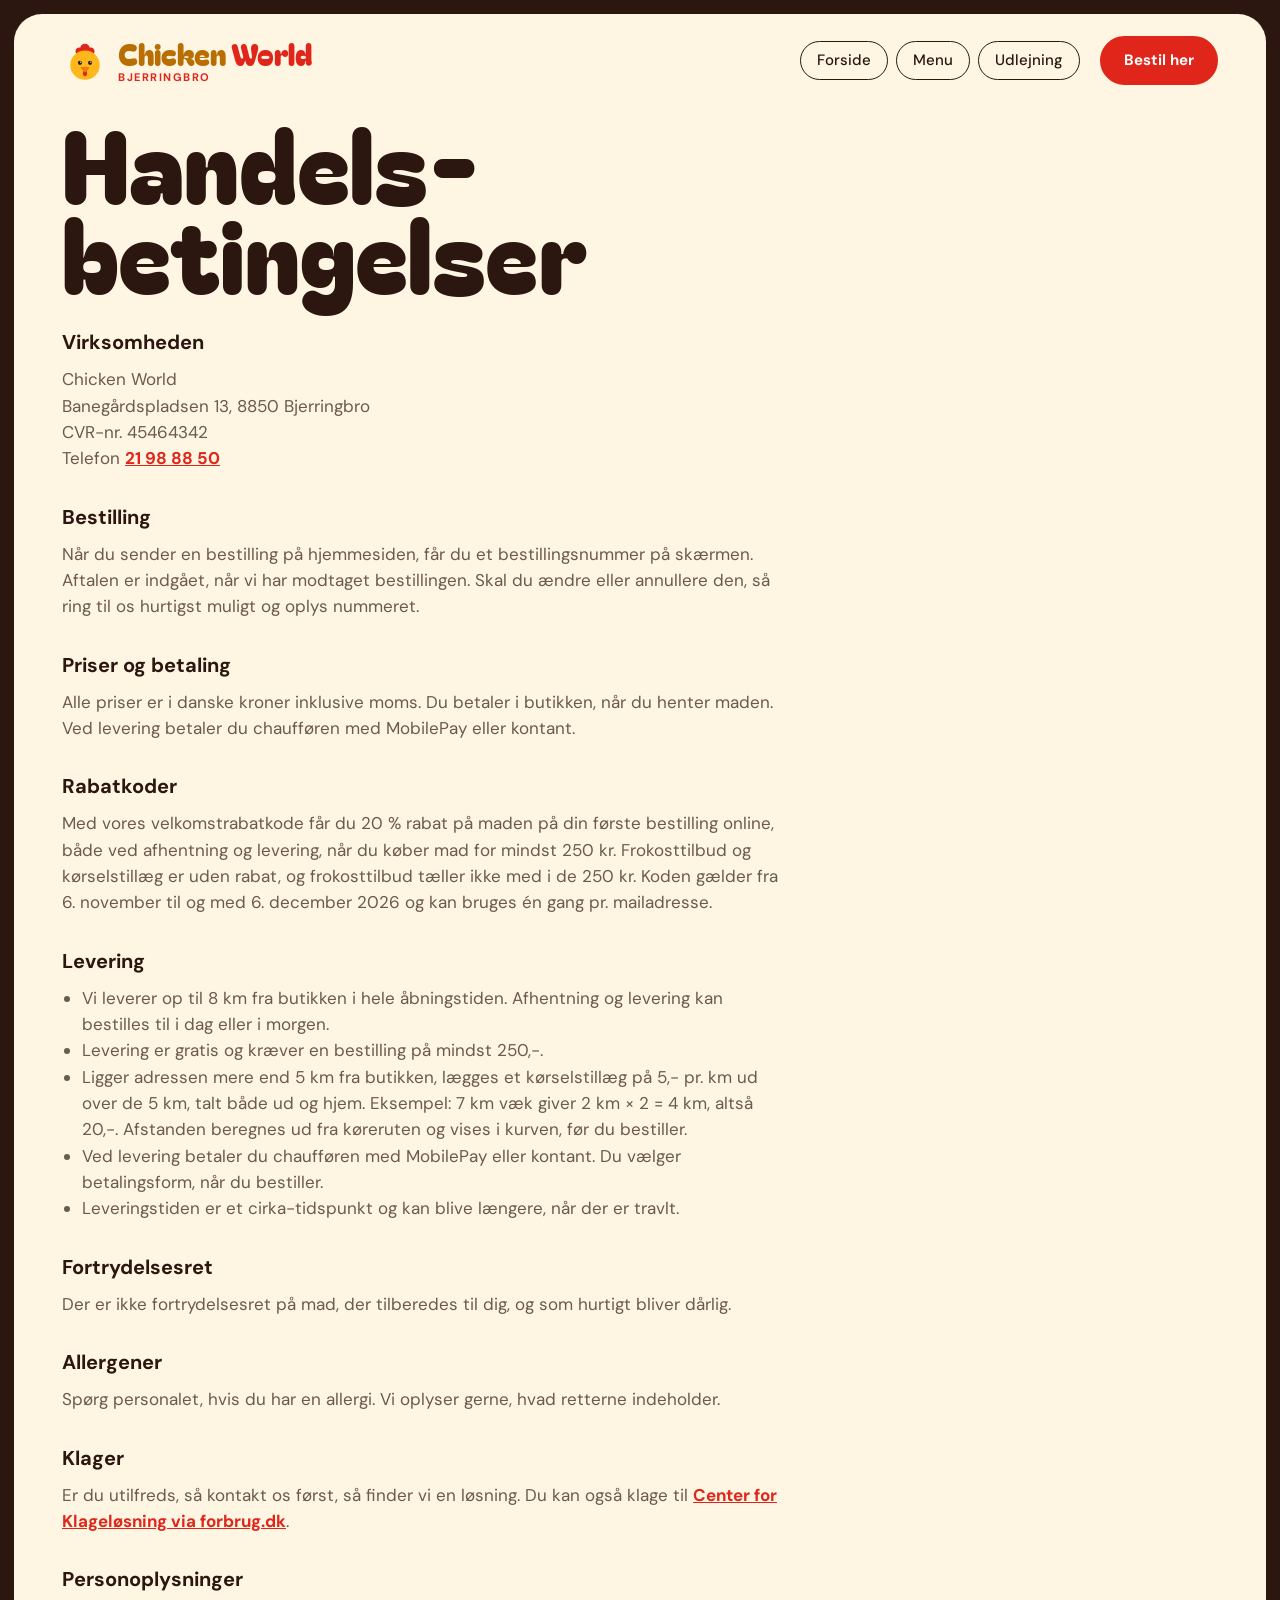
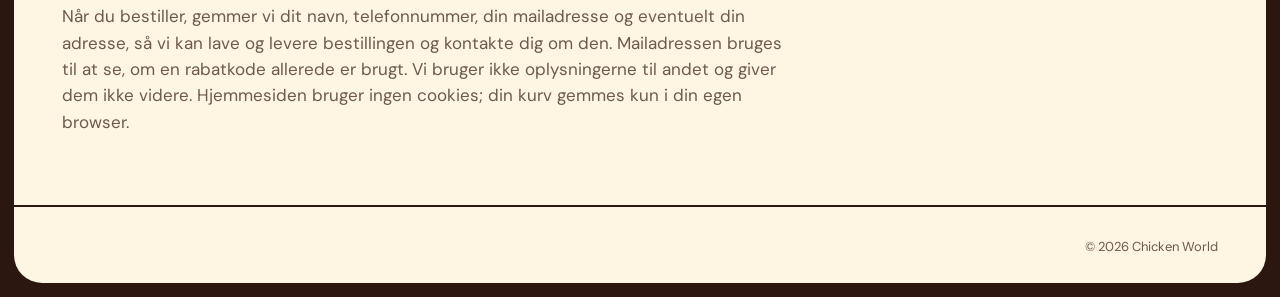
==== handelsbetingelser.html @ 01a3796b "Hummus tilbage som smørelse, Cocio fjernet Co-Authored-By: Claude Opus 5.5 <noreply@anthropic.com> C" ====
<!doctype html>
<html lang="da">
<head>
  <meta charset="utf-8">
  <meta name="viewport" content="width=device-width, initial-scale=1">
  <title>Handelsbetingelser – Chicken World Bjerringbro</title>
  <meta name="robots" content="noindex">
  <link rel="icon" href="assets/img/favicon.svg?v=2" type="image/svg+xml">
  <link rel="stylesheet" href="styles.css?v=58">
  <style>
    .legal { padding: 10px clamp(18px, 4vw, 48px) 70px; max-width: 820px; }
    .legal h1 { font-family: var(--display); font-weight: 400; font-size: clamp(48px, 8vw, 100px); line-height: .9; margin-bottom: 26px; }
    .legal h2 { font-size: 20px; margin: 30px 0 8px; }
    .legal p, .legal li { color: var(--muted); }
    .legal ul { padding-left: 20px; }
    .legal a { color: var(--red); font-weight: 700; }
  </style>
</head>
<body>
  <div class="frame">
    <header class="nav">
      <a class="nav__logo" href="index.html" aria-label="Chicken World – til forsiden">
        <img class="nav__mark" src="assets/img/logo-mark.svg" alt="" width="46" height="46">
        <span class="nav__words"><span class="logo-word">Chicken <span class="o">World</span></span>
        <small>Bjerringbro</small></span>
      </a>
      <nav class="nav__links" aria-label="Hovedmenu">
        <a href="index.html">Forside</a>
        <a href="menu.html">Menu</a>
        <a href="udlejning.html">Udlejning</a>
      </nav>
      <a class="btn btn--orange nav__cta" href="menu.html">Bestil her</a>
    </header>

    <main class="legal">
      <h1>Handels&shy;betingelser</h1>

      <h2>Virksomheden</h2>
      <p>Chicken World<br>Banegårdspladsen 13, 8850 Bjerringbro<br>CVR-nr. 45464342<br>Telefon <a href="tel:+4521988850">21 98 88 50</a></p>

      <h2>Bestilling</h2>
      <p>Når du sender en bestilling på hjemmesiden, får du et bestillingsnummer på skærmen. Aftalen er indgået, når vi har modtaget bestillingen. Skal du ændre eller annullere den, så ring til os hurtigst muligt og oplys nummeret.</p>

      <h2>Priser og betaling</h2>
      <p>Alle priser er i danske kroner inklusive moms. Du betaler i butikken, når du henter maden. Ved levering betaler du chaufføren med MobilePay eller kontant.</p>

      <h2>Rabatkoder</h2>
      <p>Med vores velkomstrabatkode får du 20 % rabat på maden på din første bestilling online, både ved afhentning og levering, når du køber mad for mindst 250 kr. Frokosttilbud og kørselstillæg er uden rabat, og frokosttilbud tæller ikke med i de 250 kr. Koden gælder fra 6. november til og med 6. december 2026 og kan bruges én gang pr. mailadresse.</p>

      <h2>Levering</h2>
      <ul>
        <li>Vi leverer op til 8 km fra butikken i hele åbningstiden. Afhentning og levering kan bestilles til i dag eller i morgen.</li>
        <li>Levering er gratis og kræver en bestilling på mindst 250,-.</li>
        <li>Ligger adressen mere end 5 km fra butikken, lægges et kørselstillæg på 5,- pr. km ud over de 5 km, talt både ud og hjem. Eksempel: 7 km væk giver 2 km × 2 = 4 km, altså 20,-. Afstanden beregnes ud fra køreruten og vises i kurven, før du bestiller.</li>
        <li>Ved levering betaler du chaufføren med MobilePay eller kontant. Du vælger betalingsform, når du bestiller.</li>
        <li>Leveringstiden er et cirka-tidspunkt og kan blive længere, når der er travlt.</li>
      </ul>

      <h2>Fortrydelsesret</h2>
      <p>Der er ikke fortrydelsesret på mad, der tilberedes til dig, og som hurtigt bliver dårlig.</p>

      <h2>Allergener</h2>
      <p>Spørg personalet, hvis du har en allergi. Vi oplyser gerne, hvad retterne indeholder.</p>

      <h2>Klager</h2>
      <p>Er du utilfreds, så kontakt os først, så finder vi en løsning. Du kan også klage til <a href="https://www.forbrug.dk/" target="_blank" rel="noopener">Center for Klageløsning via forbrug.dk</a>.</p>

      <h2>Personoplysninger</h2>
      <p>Når du bestiller, gemmer vi dit navn, telefonnummer, din mailadresse og eventuelt din adresse, så vi kan lave og levere bestillingen og kontakte dig om den. Mailadressen bruges til at se, om en rabatkode allerede er brugt. Vi bruger ikke oplysningerne til andet og giver dem ikke videre. Hjemmesiden bruger ingen cookies; din kurv gemmes kun i din egen browser.</p>
    </main>

    <footer class="footer">
      <p class="footer__copy">© <span id="year">2026</span> Chicken World</p>
    </footer>
  </div>
  <script>document.getElementById('year').textContent = new Date().getFullYear();</script>
</body>
</html>
---- styles.css ----
/* Chicken World – fælles design */

/* Skrifttyper er indlejret (ingen opslag hos Google, hensyn til GDPR, og siden virker også åbnet direkte fra en mappe) */
@font-face {
  font-family: "Bagel Fat One";
  src: url("[data-uri]") format("woff2");
  font-weight: 400; font-display: swap;
}
@font-face {
  font-family: "DM Sans";
  src: url("[data-uri]") format("woff2");
  font-weight: 100 1000; font-display: swap;
}

:root {
  --frame: #2b1710;      /* mørk, ristet brun ramme */
  --cream: #fff5e3;      /* baggrund */
  --cream-2: #f5e2c4;
  --ink: #2b1710;
  --red: #e0261b;        /* chili-rød */
  --red-soft: #ffc23d;   /* gul accent på mørk bund */
  --yellow: #ffb81c;     /* sprød, gylden */
  --yellow-deep: #b86e00;/* gul til tekst på lys bund */
  --open: #3fae4a;       /* "åbent nu"-prik */
  /* gamle navne, så eksisterende regler virker */
  --orange: var(--red);
  --orange-soft: var(--red-soft);
  --green: var(--yellow-deep);
  --muted: #6b5a4e;
  --radius: 22px;
  --display: "Bagel Fat One", "Cooper Black", system-ui, sans-serif;
  --body: "DM Sans", system-ui, -apple-system, Segoe UI, sans-serif;
}

* { box-sizing: border-box; margin: 0; padding: 0; }
html { scroll-behavior: smooth; }
body {
  background: var(--frame);
  color: var(--ink);
  font-family: var(--body);
  font-size: 17px;
  line-height: 1.55;
  -webkit-font-smoothing: antialiased;
  overflow-x: hidden;
}
img { display: block; max-width: 100%; }
a { color: inherit; }

.frame {
  margin: 14px;
  background: var(--cream);
  border-radius: 28px;
  overflow: hidden;
  overflow: clip; /* clip i stedet for hidden, så sticky virker */
}

.display { font-family: var(--display); font-weight: 400; line-height: .95; letter-spacing: -.01em; }
.o { color: var(--orange); }
.g { color: var(--green); }

/* Knapper */
.btn {
  font-family: inherit; cursor: pointer;
  display: inline-flex; align-items: center; justify-content: center;
  padding: 14px 26px; border-radius: 999px;
  font-weight: 700; text-decoration: none; font-size: 16px;
  border: 2px solid var(--ink);
  transition: transform .2s ease, background .2s ease, color .2s ease;
}
.btn:hover { transform: translateY(-2px); }
.btn--orange { background: var(--orange); border-color: var(--orange); color: #fff; }
.btn--orange:hover { background: var(--ink); border-color: var(--ink); }
.btn--ghost { background: transparent; }
.btn--ghost:hover { background: var(--ink); color: var(--cream); }

.pill {
  display: inline-block; padding: 6px 14px; border-radius: 999px;
  font-size: 13px; font-weight: 700; text-transform: uppercase; letter-spacing: .06em; color: #fff;
}
.pill--orange { background: var(--orange); }
.pill--green { background: var(--yellow); color: var(--ink); }

/* Nav */
.nav {
  display: flex; align-items: center; gap: 12px 20px;
  padding: 22px clamp(18px, 4vw, 48px);
  position: relative; z-index: 5;
}
.nav__logo { text-decoration: none; display: flex; align-items: center; gap: 10px; line-height: 1; }
.nav__words { display: flex; flex-direction: column; }
.nav__mark { width: 46px; height: 46px; flex: none; transition: transform .3s ease; }
.logo-word, .nav__cta { white-space: nowrap; }
.nav__logo:hover .nav__mark { transform: rotate(-10deg) scale(1.05); }
.logo-word { font-family: var(--display); font-size: 30px; color: var(--green); }
.nav__logo small { font-weight: 700; font-size: 11px; letter-spacing: .14em; text-transform: uppercase; color: var(--orange); margin-top: 4px; }
.nav__links { display: flex; gap: 8px; margin-left: auto; }
.nav__links a {
  text-decoration: none; font-weight: 500; font-size: 15px;
  padding: 7px 16px; border: 1.5px solid var(--ink); border-radius: 999px;
  transition: background .2s, color .2s;
}
.nav__links a:hover { background: var(--ink); color: var(--cream); }
.nav__cta { padding: 11px 22px; font-size: 15px; }

/* Hero */
.hero { position: relative; padding: 0 clamp(18px, 4vw, 48px) 56px; text-align: center; }
.hero__title { margin-top: 10px; }
.hero__word {
  display: block; font-family: var(--display); font-weight: 400;
  font-size: clamp(88px, 21vw, 330px); line-height: .85; color: var(--ink);
  letter-spacing: -.02em;
  animation: rise 1s cubic-bezier(.2,.8,.2,1) both;
}
.hero__stage { position: relative; height: clamp(240px, 34vw, 480px); margin-top: clamp(-200px, -16vw, -70px); pointer-events: none; }
.hero__blob {
  position: absolute; left: 50%; bottom: 0; transform: translateX(-50%);
  width: clamp(280px, 46vw, 680px); height: clamp(70px, 9vw, 130px);
  background: var(--orange); border-radius: 50%;
  animation: grow 1s .2s cubic-bezier(.2,.8,.2,1) both;
}
.hero__pizza {
  position: absolute; left: 50%; bottom: clamp(18px, 3vw, 40px);
  width: clamp(240px, 36vw, 540px);
  margin-left: calc(clamp(240px, 36vw, 540px) / -2);
  filter: drop-shadow(0 30px 30px rgba(28,42,29,.35));
  animation: drop 1.1s .3s cubic-bezier(.2,.9,.25,1.15) both;
}
.badge {
  position: absolute; width: clamp(96px, 11vw, 150px); aspect-ratio: 1;
  background: var(--green); border-radius: 50%; color: #fff;
  display: grid; place-items: center;
}
.badge svg { position: absolute; inset: 0; width: 100%; height: 100%; animation: spin 14s linear infinite; }
.badge text { font-family: var(--body); font-weight: 700; font-size: 17px; letter-spacing: .12em; fill: #fff; }
.badge__center { font-family: var(--display); font-size: clamp(28px, 3vw, 42px); }
.hero__badge { right: clamp(4px, 14vw, 260px); top: 6%; }

.hero__bottom { position: relative; display: grid; gap: 20px; justify-items: center; margin-top: 26px; }
.hero__lead { font-size: clamp(18px, 1.6vw, 22px); max-width: 560px; }
.hero__actions { display: flex; gap: 12px; flex-wrap: wrap; justify-content: center; }
.hero__hours { font-weight: 700; font-size: 14px; display: inline-flex; align-items: center; gap: 8px; color: var(--muted); }
.dot { width: 9px; height: 9px; border-radius: 50%; background: var(--open); box-shadow: 0 0 0 4px rgba(63,174,74,.25); }
.dot.is-closed { background: var(--red); box-shadow: 0 0 0 4px rgba(224,38,27,.22); }

/* Marquee */
.marquee { position: relative; background: var(--frame); color: var(--cream); padding: 34px 0; overflow: hidden; }
.marquee__row {
  display: flex; gap: .5em; white-space: nowrap; width: max-content;
  font-family: var(--display); font-size: clamp(40px, 6.4vw, 92px); line-height: 1.12;
  will-change: transform;
}
.marquee__row span { padding-right: .35em; }
.marquee__pizza {
  position: absolute; width: clamp(120px, 14vw, 210px); right: 12%; top: 50%; margin-top: calc(clamp(120px, 14vw, 210px) / -2);
  filter: drop-shadow(0 18px 20px rgba(0,0,0,.45));
}

/* Sektioner */
.section { padding: clamp(64px, 9vw, 130px) clamp(18px, 4vw, 48px); }
.section__head { display: grid; grid-template-columns: 1.2fr 1fr; gap: 32px; align-items: end; margin-bottom: 44px; }
.section__head h2, .ways h2, .baked h2, .find h2, .lunch h2 { font-size: clamp(50px, 7.4vw, 112px); }
.section__head p { color: var(--muted); max-width: 420px; }

/* Menukort */
.cards { display: grid; grid-template-columns: repeat(4, 1fr); gap: 18px; }
.card {
  position: relative; background: #fff; border: 2px solid var(--ink); border-radius: var(--radius);
  padding: 26px 22px 22px; display: flex; flex-direction: column; gap: 8px;
  transition: transform .3s ease, box-shadow .3s ease;
}
.card:hover { transform: translateY(-6px) rotate(-1deg); box-shadow: 8px 10px 0 var(--ink); }
.card__nr {
  width: 46px; height: 46px; border-radius: 50%; background: var(--cream-2);
  display: grid; place-items: center; font-family: var(--display); font-size: 20px; margin-bottom: 8px;
}
.card h3 { font-family: var(--display); font-weight: 400; font-size: 30px; line-height: 1; }
.card p { color: var(--muted); font-size: 15px; flex: 1; }
.card__prices { display: grid; grid-template-columns: repeat(3, 1fr); gap: 6px; margin-top: 12px; }
.card__prices div { background: var(--ink); color: var(--cream); border-radius: 12px; padding: 8px 4px; text-align: center; }
.card__prices dt { font-size: 11px; text-transform: uppercase; letter-spacing: .08em; opacity: .7; }
.card__prices dd { font-weight: 700; }
.card__tag {
  position: absolute; top: -16px; right: -10px; transform: rotate(12deg);
  background: var(--orange); color: #fff; font-weight: 700; font-size: 13px;
  padding: 8px 14px; border-radius: 999px;
}
.menu__more { margin-top: 34px; text-align: center; color: var(--muted); }
.menu__more a { color: var(--ink); font-weight: 700; text-decoration-thickness: 2px; text-underline-offset: 4px; margin-left: 6px; }

/* Takeaway / spis her */
.ways { padding-top: 0; }
.ways h2 { margin-bottom: 44px; }
.ways__grid { display: grid; grid-template-columns: 1fr 1fr; gap: 22px; }
.way { border: 2px solid var(--ink); border-radius: var(--radius); overflow: hidden; background: #fff; }
.way__img { aspect-ratio: 4 / 3; overflow: hidden; }
.way__img img { width: 100%; height: 100%; object-fit: cover; transition: transform .6s ease; }
.way:hover .way__img img { transform: scale(1.05); }
.way__body { padding: 26px; display: grid; gap: 10px; justify-items: start; }
.way h3 { font-family: var(--display); font-weight: 400; font-size: 34px; line-height: 1; }
.way p { color: var(--muted); }
.way p a { color: var(--orange); font-weight: 700; }
.way__cta { margin-top: 4px; }
.way .note { color: var(--ink); font-weight: 700; font-size: 15px; }

/* Frokost */
.lunch { background: var(--frame); color: var(--cream); padding: clamp(64px, 9vw, 120px) clamp(18px, 4vw, 48px); }
.lunch__inner { display: grid; grid-template-columns: 1.1fr 1fr; gap: 40px; align-items: center; }
.lunch h2 { margin: 16px 0 30px; color: var(--cream); }
.lunch__list { list-style: none; display: grid; }
.lunch__list li {
  display: flex; justify-content: space-between; align-items: baseline; gap: 16px;
  padding: 14px 0; border-bottom: 1.5px dashed rgba(245,239,227,.25);
}
.lunch__list span { font-weight: 700; font-size: 19px; }
.lunch__list small { display: block; font-weight: 400; font-size: 14px; opacity: .65; }
.lunch__cta { margin-top: 28px; }
.lunch__list b { font-family: var(--display); font-weight: 400; font-size: 28px; color: var(--orange-soft); }
.lunch__visual { position: relative; height: 420px; perspective: 900px; }
.box {
  position: absolute; left: 50%; top: 32%; width: min(300px, 70vw); aspect-ratio: 1;
  margin-left: calc(min(300px, 70vw) / -2); margin-top: calc(min(300px, 70vw) / -2);
  transform-style: preserve-3d; will-change: transform;
}
.box__lid {
  position: absolute; inset: 0; border-radius: 10px;
  background: var(--cream);
  box-shadow: inset 0 0 0 10px var(--cream-2), 0 14px 0 #c9bea8;
  display: grid; place-items: center;
}
.box__lid span { position: relative; font-family: var(--display); font-size: clamp(42px, 5vw, 60px); color: var(--frame); transform: rotate(-10deg); }
.lunch__shadow {
  position: absolute; left: 50%; bottom: 10px; transform: translateX(-50%);
  width: 76%; height: 70px; background: var(--cream); opacity: .9; border-radius: 50%;
}

/* Bagt her */
.baked__grid { display: grid; grid-template-columns: 1fr 1fr; gap: 48px; align-items: center; }
.baked__img { border-radius: var(--radius); overflow: hidden; border: 2px solid var(--ink); }
.baked__img img { width: 100%; aspect-ratio: 3/2; object-fit: cover; object-position: center; transform: scale(1.15); will-change: transform; }
.baked__pizza { display: block; width: min(320px, 70%); margin: 36px auto 0; filter: drop-shadow(0 22px 24px rgba(28,42,29,.3)); }
.baked__side p { color: var(--muted); max-width: 420px; margin-top: 20px; }

/* Find os */
.find { display: grid; grid-template-columns: 1.2fr 1fr; gap: 48px; align-items: center; padding-top: 0; }
.find__img { border-radius: var(--radius); overflow: hidden; border: 2px solid var(--ink); }
.find__img img { width: 100%; aspect-ratio: 4/3; object-fit: cover; }
.find__list { display: grid; gap: 18px; margin: 30px 0 34px; }
.find__list div { display: grid; grid-template-columns: 110px 1fr; gap: 12px; padding-bottom: 18px; border-bottom: 1.5px solid var(--cream-2); }
.find__list dt { font-weight: 700; text-transform: uppercase; font-size: 13px; letter-spacing: .1em; color: var(--muted); padding-top: 4px; }
.find__list dd { font-size: 20px; font-weight: 500; }
.find__list a { text-decoration: none; }
.find__list a:hover { color: var(--orange); }

/* Footer */
.footer { padding: 30px clamp(18px, 4vw, 48px) 26px; border-top: 2px solid var(--ink); }
.footer__big { position: relative; text-align: center; padding-top: 30px; }
.footer__word { position: relative; z-index: 1; display: block; font-family: var(--display); font-size: clamp(88px, 22vw, 340px); line-height: .85; }
.footer__pizza {
  position: absolute; z-index: 2; width: clamp(90px, 13vw, 200px);
  right: 6%; bottom: -6%; filter: drop-shadow(0 16px 18px rgba(28,42,29,.35));
}
.footer__slogan { font-size: clamp(28px, 4vw, 56px); margin: 22px 0 40px; text-align: center; }
.footer__cols { display: grid; grid-template-columns: repeat(3, 1fr); gap: 24px; font-size: 15px; padding: 28px 0; border-top: 1.5px solid var(--cream-2); }
.footer__cols a { text-decoration: none; color: var(--orange); font-weight: 700; }
.footer__copy { font-size: 13px; color: var(--muted); text-align: right; }

/* Fast ring-knap på mobil */
.call-fab {
  position: fixed; right: 16px; bottom: 16px; z-index: 20; display: none;
  background: var(--orange); color: #fff; text-decoration: none; font-weight: 700;
  padding: 14px 20px; border-radius: 999px; box-shadow: 0 10px 24px rgba(0,0,0,.25);
}

/* Chicken World-tilføjelser */
.y { color: var(--yellow); }
.hero__word--sub { color: var(--red); font-size: clamp(64px, 15vw, 236px); margin-top: -.06em; animation-delay: .08s; }
.hero__stage { margin-top: clamp(-40px, -2vw, -10px); height: clamp(230px, 25vw, 360px); }
.hero__blob { width: clamp(260px, 34vw, 480px); }
.hero__leg { width: clamp(190px, 21vw, 290px); margin-left: calc(clamp(190px, 21vw, 290px) / -2); }
.hero__leg { filter: drop-shadow(0 26px 26px rgba(43,23,16,.3)); }
.hero__leg { animation: drop 1.1s .3s cubic-bezier(.2,.9,.25,1.15) both, wobble 4s 1.5s ease-in-out infinite; transform-origin: 50% 80%; }
@keyframes wobble { 0%, 100% { rotate: 0deg; } 25% { rotate: -5deg; } 75% { rotate: 5deg; } }
.card__prices--one { grid-template-columns: 1fr; }
.card__prices--two { grid-template-columns: 1fr 1fr; }
.card__nr { color: var(--red); }

.cater { background: var(--yellow); color: var(--ink); padding: clamp(56px, 8vw, 110px) clamp(18px, 4vw, 48px); }
.cater__inner { display: grid; grid-template-columns: 1fr 1.3fr; gap: 40px; align-items: center; }
.cater h2 { font-size: clamp(46px, 6.4vw, 96px); margin: 16px 0 20px; }
.cater p { max-width: 560px; font-size: 18px; margin-bottom: 18px; }
.cater .pill { background: var(--ink); color: var(--yellow); }
.cater .btn--dark { margin-top: 8px; background: var(--ink); color: var(--cream); border: 2px solid var(--ink); }
.cater .btn--dark:hover { background: var(--red); border-color: var(--red); color: #fff; }
.cater__img { border-radius: var(--radius); overflow: hidden; border: 3px solid var(--ink); transform: rotate(-2deg); }
.cater__img img { width: 100%; aspect-ratio: 4/3; object-fit: cover; }
.rent { background: var(--red); color: #fff; padding: clamp(56px, 8vw, 110px) clamp(18px, 4vw, 48px); }
.rent__inner { display: grid; grid-template-columns: 1.3fr 1fr; gap: 40px; align-items: center; }
.rent h2 { font-size: clamp(46px, 6.4vw, 96px); margin: 16px 0 20px; }
.rent p { max-width: 520px; font-size: 18px; margin-bottom: 26px; }
.rent .pill--orange { background: var(--ink); }
.rent .btn--orange { background: var(--ink); border-color: var(--ink); }
.rent .btn--orange:hover { background: #fff; color: var(--ink); border-color: #fff; }

.hours { border-collapse: collapse; font-size: 17px; }
.hours th { text-align: left; font-weight: 500; padding: 2px 18px 2px 0; }
.hours td { font-weight: 700; font-variant-numeric: tabular-nums; }
.footer__word { line-height: .82; font-size: clamp(64px, 15vw, 250px); }
.hero__word:first-child { font-size: clamp(72px, 17vw, 270px); }
.footer__copy a { color: inherit; }

.gallery { padding-top: 0; }
.gallery__grid { display: grid; grid-template-columns: repeat(4, 1fr); gap: 14px; }
.gallery__grid figure { border-radius: 18px; overflow: hidden; border: 2px solid var(--ink); aspect-ratio: 3 / 4; }
.gallery__grid img { width: 100%; height: 100%; object-fit: cover; transition: transform .6s ease; }
.gallery__grid figure:hover img { transform: scale(1.05); }
.rent__img { border-radius: var(--radius); overflow: hidden; border: 3px solid var(--ink); transform: rotate(2deg); }
.rent__img img { width: 100%; aspect-ratio: 4/5; object-fit: cover; }

.box__lid img { position: relative; z-index: 1; width: 66%; transform: rotate(-10deg); }

/* Animationer */
.reveal { opacity: 0; transform: translateY(40px); transition: opacity .8s ease, transform .8s cubic-bezier(.2,.8,.2,1); }
.reveal.is-in { opacity: 1; transform: none; }
.cards .card:nth-child(2) { transition-delay: .08s; }
.cards .card:nth-child(3) { transition-delay: .16s; }
.cards .card:nth-child(4) { transition-delay: .24s; }

@keyframes spin { to { transform: rotate(360deg); } }
@keyframes rise { from { opacity: 0; transform: translateY(60px) scale(.96); } }
@keyframes grow { from { transform: translateX(-50%) scale(0); } }
@keyframes drop { from { opacity: 0; transform: translateY(-140px) rotate(-90deg) scale(.7); } }

@media (prefers-reduced-motion: reduce) {
  *, *::before, *::after { animation: none !important; transition: none !important; }
  .reveal { opacity: 1; transform: none; }
}

/* Responsivt */
@media (max-width: 1000px) {
  .cards { grid-template-columns: repeat(2, 1fr); }
  .section__head { grid-template-columns: 1fr; }
}
@media (max-width: 760px) {
  .rent__inner { grid-template-columns: 1fr; }
  .cater__inner { grid-template-columns: 1fr; }
  .cater__img { max-width: 520px; }
  .rent__img { max-width: 360px; }
  .gallery__grid { grid-template-columns: 1fr 1fr; gap: 10px; }
  .frame { margin: 8px; border-radius: 20px; }
  .nav__links { display: none; }
  .nav__cta { margin-left: auto; }
  .ways__grid, .lunch__inner, .find, .baked__grid { grid-template-columns: 1fr; }
  .lunch__visual { height: 300px; }
  .footer__cols { grid-template-columns: 1fr; }
  .footer__copy { text-align: left; }
  .call-fab { display: inline-block; }
  .hero__stage { margin-top: -18px; height: 270px; }
  .hero__pizza { width: 240px; margin-left: -120px; }
  .hero__leg { width: 190px; margin-left: -95px; }
  .hero__stage { height: 230px; }
  .logo-word { font-size: 24px; }
  .nav__mark { width: 38px; height: 38px; }
  .hero__badge { right: 0; top: -10%; width: 84px; }
  .footer__pizza { width: 64px; right: 0; bottom: auto; top: 0; }
  .box { width: 220px; margin-left: -110px; margin-top: -110px; }
}
@media (max-width: 480px) {
  .cards { grid-template-columns: 1fr; }
}
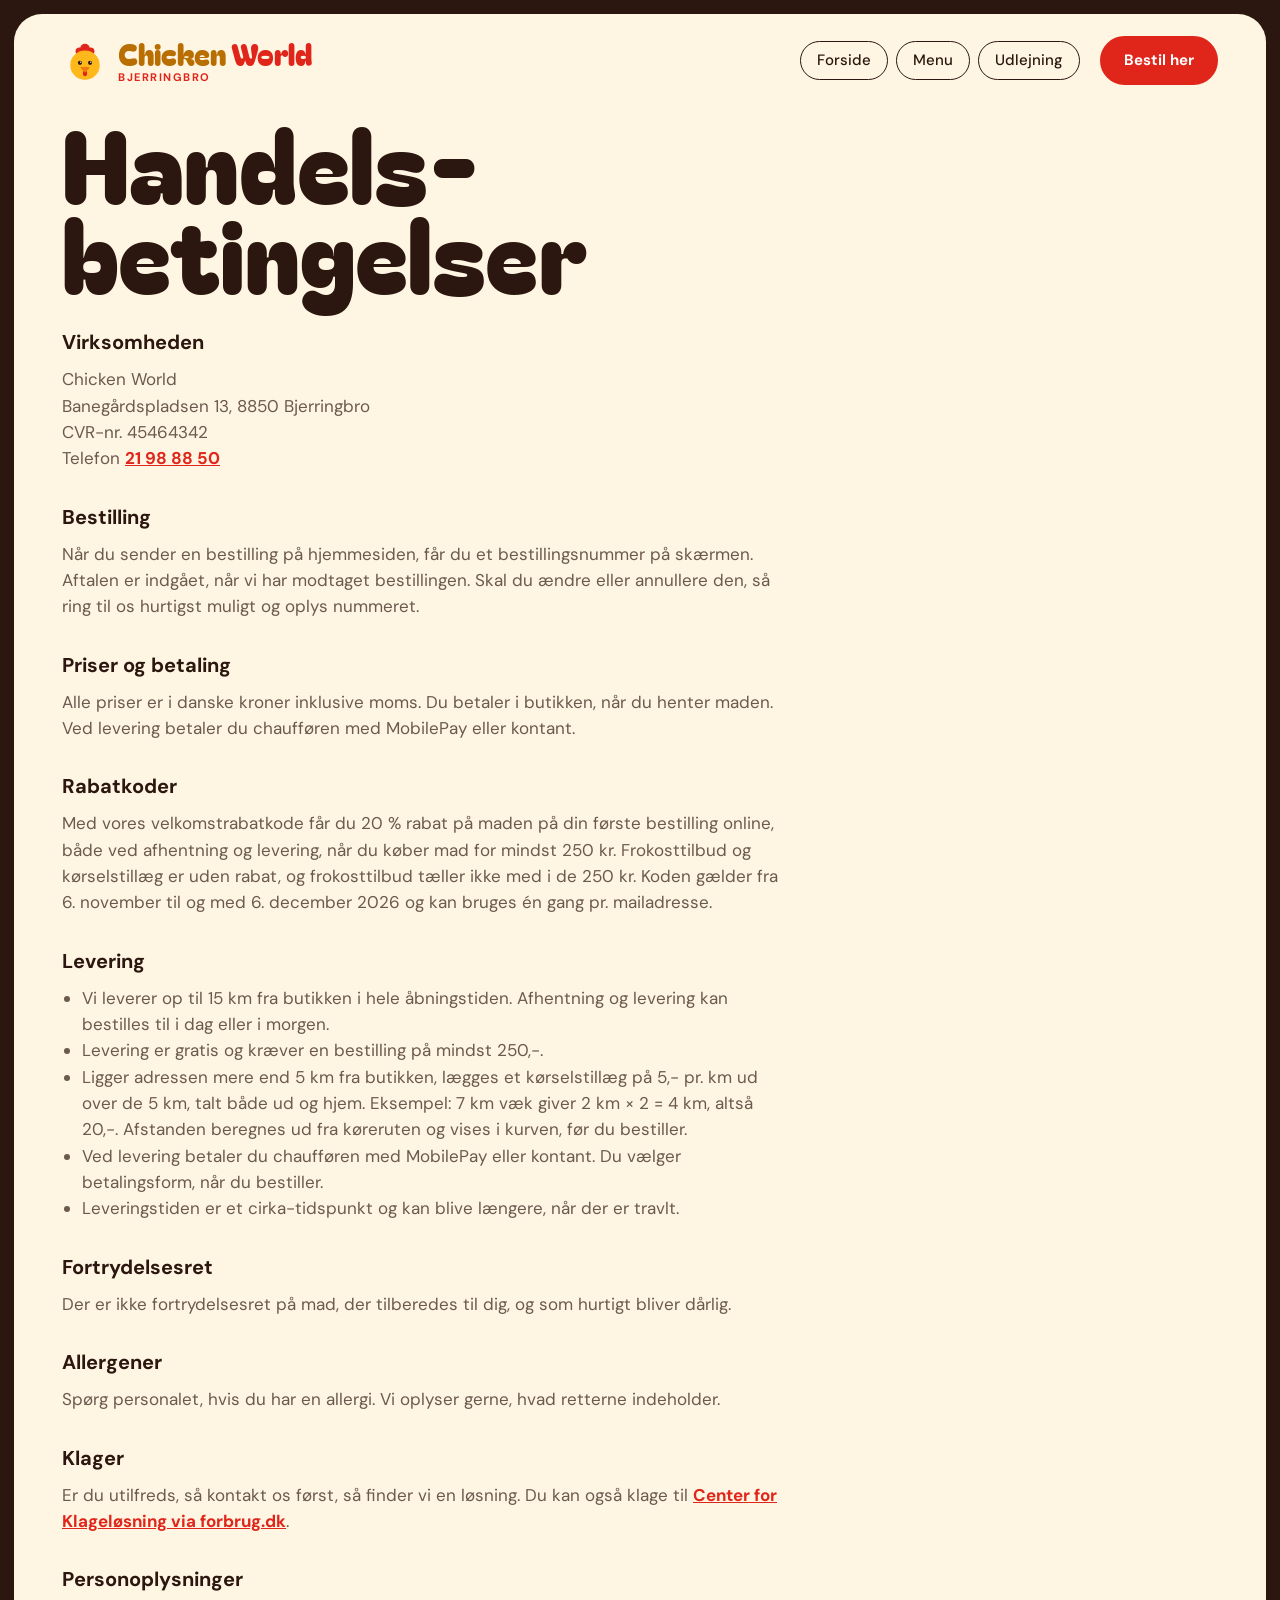
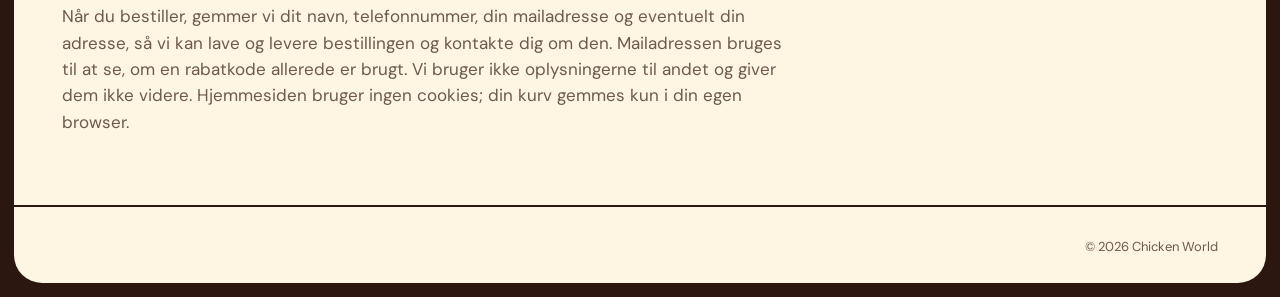
==== commit dad01e2b: "Onsdag lukket, søndag åben 15–20 og levering op til 15 km Co-Authored-By: Claude Opus 5.5 <noreply@a" ====
--- a/handelsbetingelser.html
+++ b/handelsbetingelser.html
@@ -6,7 +6,7 @@
   <title>Handelsbetingelser – Chicken World Bjerringbro</title>
   <meta name="robots" content="noindex">
   <link rel="icon" href="assets/img/favicon.svg?v=2" type="image/svg+xml">
-  <link rel="stylesheet" href="styles.css?v=58">
+  <link rel="stylesheet" href="styles.css?v=63">
   <style>
     .legal { padding: 10px clamp(18px, 4vw, 48px) 70px; max-width: 820px; }
     .legal h1 { font-family: var(--display); font-weight: 400; font-size: clamp(48px, 8vw, 100px); line-height: .9; margin-bottom: 26px; }
@@ -49,7 +49,7 @@
 
       <h2>Levering</h2>
       <ul>
-        <li>Vi leverer op til 8 km fra butikken i hele åbningstiden. Afhentning og levering kan bestilles til i dag eller i morgen.</li>
+        <li>Vi leverer op til 15 km fra butikken i hele åbningstiden. Afhentning og levering kan bestilles til i dag eller i morgen.</li>
         <li>Levering er gratis og kræver en bestilling på mindst 250,-.</li>
         <li>Ligger adressen mere end 5 km fra butikken, lægges et kørselstillæg på 5,- pr. km ud over de 5 km, talt både ud og hjem. Eksempel: 7 km væk giver 2 km × 2 = 4 km, altså 20,-. Afstanden beregnes ud fra køreruten og vises i kurven, før du bestiller.</li>
         <li>Ved levering betaler du chaufføren med MobilePay eller kontant. Du vælger betalingsform, når du bestiller.</li>
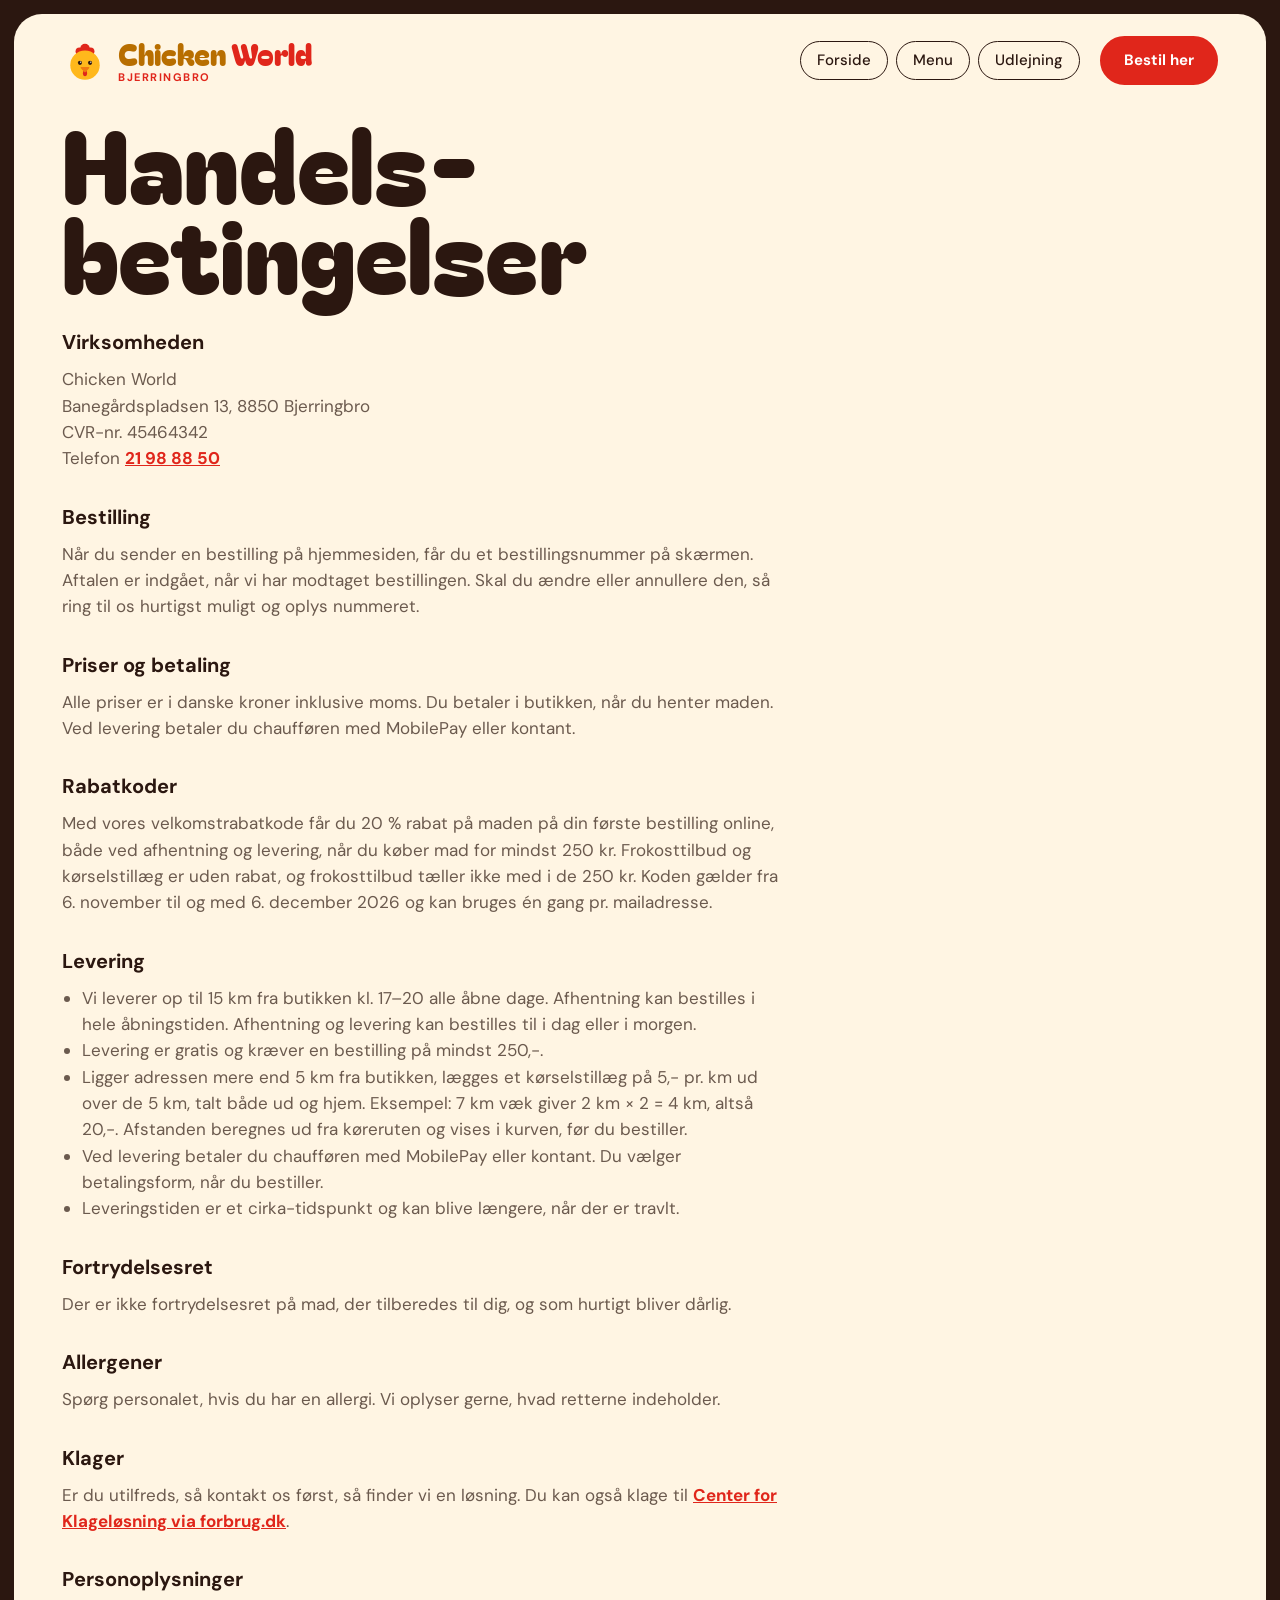
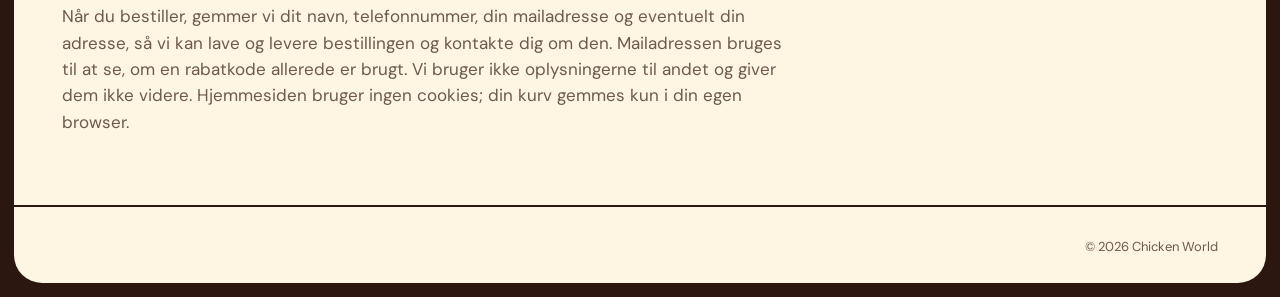
==== commit 89581109: "Levering kun kl. 17–20 alle åbne dage; afhentning følger åbningstiden Leveringstider på hjemmesiden " ====
--- a/handelsbetingelser.html
+++ b/handelsbetingelser.html
@@ -49,7 +49,7 @@
 
       <h2>Levering</h2>
       <ul>
-        <li>Vi leverer op til 15 km fra butikken i hele åbningstiden. Afhentning og levering kan bestilles til i dag eller i morgen.</li>
+        <li>Vi leverer op til 15 km fra butikken kl. 17–20 alle åbne dage. Afhentning kan bestilles i hele åbningstiden. Afhentning og levering kan bestilles til i dag eller i morgen.</li>
         <li>Levering er gratis og kræver en bestilling på mindst 250,-.</li>
         <li>Ligger adressen mere end 5 km fra butikken, lægges et kørselstillæg på 5,- pr. km ud over de 5 km, talt både ud og hjem. Eksempel: 7 km væk giver 2 km × 2 = 4 km, altså 20,-. Afstanden beregnes ud fra køreruten og vises i kurven, før du bestiller.</li>
         <li>Ved levering betaler du chaufføren med MobilePay eller kontant. Du vælger betalingsform, når du bestiller.</li>
--- a/styles.css
+++ b/styles.css
@@ -367,3 +367,18 @@
 @media (max-width: 480px) {
   .cards { grid-template-columns: 1fr; }
 }
+
+/* Smash burgers */
+.smashb { background: var(--cream); padding: clamp(56px, 8vw, 110px) clamp(18px, 4vw, 48px); }
+.smashb__inner { display: grid; grid-template-columns: 1fr 1.1fr; gap: 48px; align-items: center; max-width: 1200px; margin: 0 auto; }
+.smashb h2 { font-size: clamp(50px, 7.4vw, 112px); margin: 16px 0 18px; }
+.smashb p { max-width: 540px; font-size: 18px; }
+.smashb__img { border-radius: var(--radius); overflow: hidden; border: 3px solid var(--ink); transform: rotate(2deg); }
+.smashb__img img { width: 100%; aspect-ratio: 1 / 1; object-fit: cover; display: block; }
+.smashb__list { list-style: none; display: grid; margin: 22px 0 10px; max-width: 540px; }
+.smashb__list li { padding: 12px 0; border-bottom: 2px dashed rgba(43, 23, 16, .2); }
+.smashb__list span { font-weight: 700; font-size: 19px; }
+.smashb__list small { display: block; font-weight: 400; font-size: 14px; color: var(--muted); }
+.smashb__price { margin: 14px 0 22px; font-weight: 700; }
+.smashb__price b { font-family: var(--display); font-weight: 400; font-size: 34px; color: var(--red); margin-left: 6px; }
+@media (max-width: 860px) { .smashb__inner { grid-template-columns: 1fr; } .smashb__img { max-width: 520px; } }
